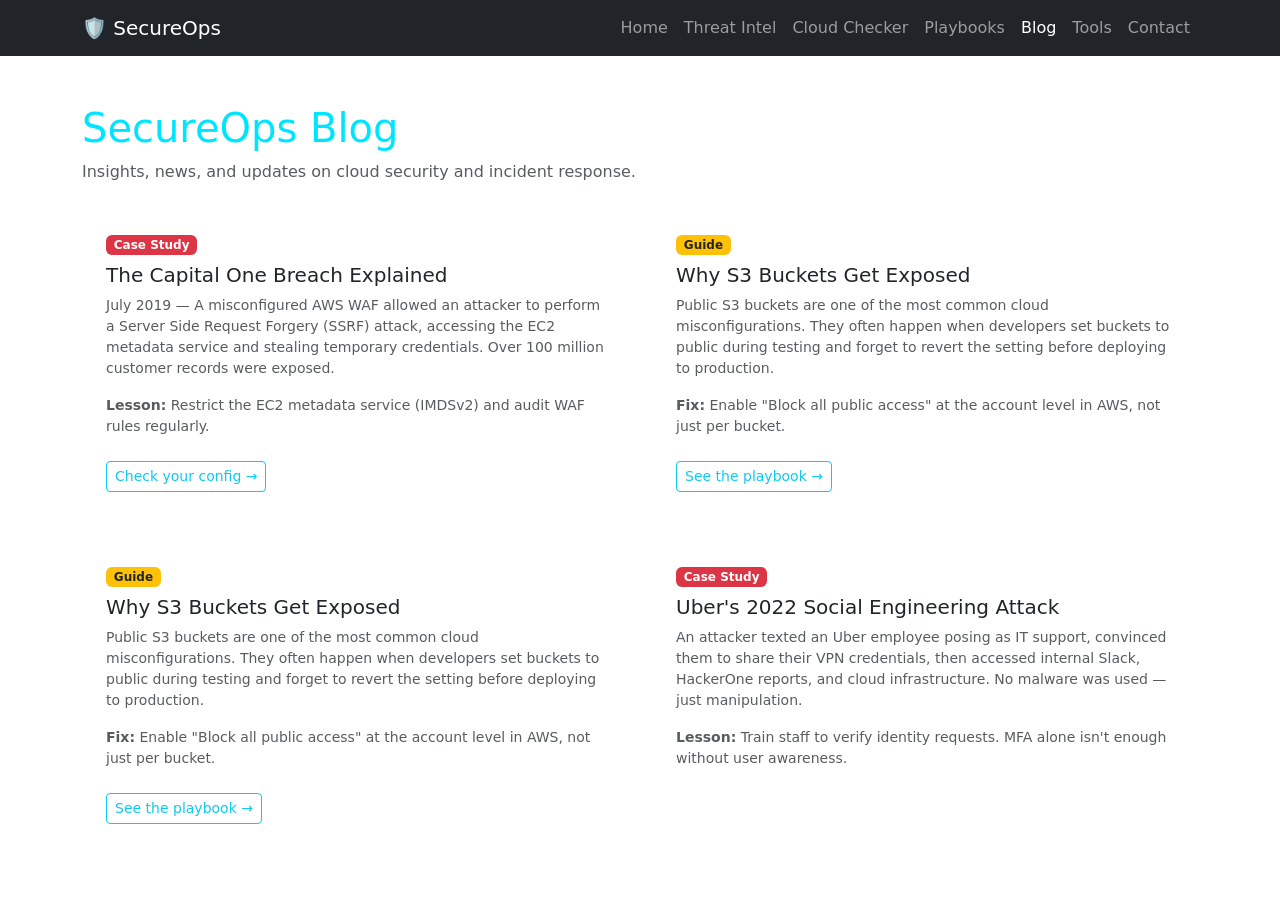
==== blog.html @ b4deba7b "why s3 buckets get exposed" ====
<!DOCTYPE html>
<html lang="en">
<head>
  <meta charset="UTF-8" />
  <meta name="viewport" content="width=device-width, initial-scale=1.0" />
  <title>Blog | SecureOps</title>
  <link href="https://cdn.jsdelivr.net/npm/bootstrap@5.3.3/dist/css/bootstrap.min.css" rel="stylesheet" />
  <link rel="stylesheet" href="css/style.css" />
</head>
<body>
    <nav class="navbar navbar-expand-lg navbar-dark bg-dark">
      <div class="container">
        <a class="navbar-brand" href="index.html">🛡️ SecureOps</a>
        <button class="navbar-toggler" type="button" data-bs-toggle="collapse" data-bs-target="#navMenu">
          <span class="navbar-toggler-icon"></span>
        </button>
        <div class="collapse navbar-collapse" id="navMenu">
          <ul class="navbar-nav ms-auto">
            <li class="nav-item"><a class="nav-link" href="index.html">Home</a></li>
            <li class="nav-item"><a class="nav-link" href="threat-intel.html">Threat Intel</a></li>
            <li class="nav-item"><a class="nav-link" href="cloud-checker.html">Cloud Checker</a></li>
            <li class="nav-item"><a class="nav-link" href="playbooks.html">Playbooks</a></li>
            <li class="nav-item"><a class="nav-link active" href="blog.html">Blog</a></li>
            <li class="nav-item"><a class="nav-link" href="tools.html">Tools</a></li>
            <li class="nav-item"><a class="nav-link" href="contact.html">Contact</a></li>
          </ul>
        </div>
      </div>
    </nav>

    <div class="container my-5">
      <h1 style="color:#00e5ff;">SecureOps Blog</h1>
      <p class="text-muted mb-4">Insights, news, and updates on cloud security and incident response.</p>

         <div class="row">

      <div class="col-md-6 mb-4">
        <div class="stat-card p-4 h-100">
          <span class="badge bg-danger mb-2">Case Study</span>
          <h5>The Capital One Breach Explained</h5>
          <p class="text-muted small">July 2019 — A misconfigured AWS WAF allowed an attacker to perform a Server Side Request Forgery (SSRF) attack, accessing the EC2 metadata service and stealing temporary credentials. Over 100 million customer records were exposed.</p>
          <p class="text-muted small"><strong>Lesson:</strong> Restrict the EC2 metadata service (IMDSv2) and audit WAF rules regularly.</p>
          <a href="cloud-checker.html" class="btn btn-sm btn-outline-info mt-2">Check your config →</a>
        </div>
      </div>

      <div class="col-md-6 mb-4">
        <div class="stat-card p-4 h-100">
          <span class="badge bg-warning text-dark mb-2">Guide</span>
          <h5>Why S3 Buckets Get Exposed</h5>
          <p class="text-muted small">Public S3 buckets are one of the most common cloud misconfigurations. They often happen when developers set buckets to public during testing and forget to revert the setting before deploying to production.</p>
          <p class="text-muted small"><strong>Fix:</strong> Enable "Block all public access" at the account level in AWS, not just per bucket.</p>
          <a href="playbooks.html" class="btn btn-sm btn-outline-info mt-2">See the playbook →</a>
        </div>
      </div>


      <div class="col-md-6 mb-4">
        <div class="stat-card p-4 h-100">
          <span class="badge bg-warning text-dark mb-2">Guide</span>
          <h5>Why S3 Buckets Get Exposed</h5>
          <p class="text-muted small">Public S3 buckets are one of the most common cloud misconfigurations. They often happen when developers set buckets to public during testing and forget to revert the setting before deploying to production.</p>
          <p class="text-muted small"><strong>Fix:</strong> Enable "Block all public access" at the account level in AWS, not just per bucket.</p>
          <a href="playbooks.html" class="btn btn-sm btn-outline-info mt-2">See the playbook →</a>
        </div>
      </div>

      <div class="col-md-6 mb-4">
        <div class="stat-card p-4 h-100">
          <span class="badge bg-danger mb-2">Case Study</span>
          <h5>Uber's 2022 Social Engineering Attack</h5>
          <p class="text-muted small">An attacker texted an Uber employee posing as IT support, convinced them to share their VPN credentials, then accessed internal Slack, HackerOne reports, and cloud infrastructure. No malware was used — just manipulation.</p>
          <p class="text-muted small"><strong>Lesson:</strong> Train staff to verify identity requests. MFA alone isn't enough without user awareness.</p>
        </div>
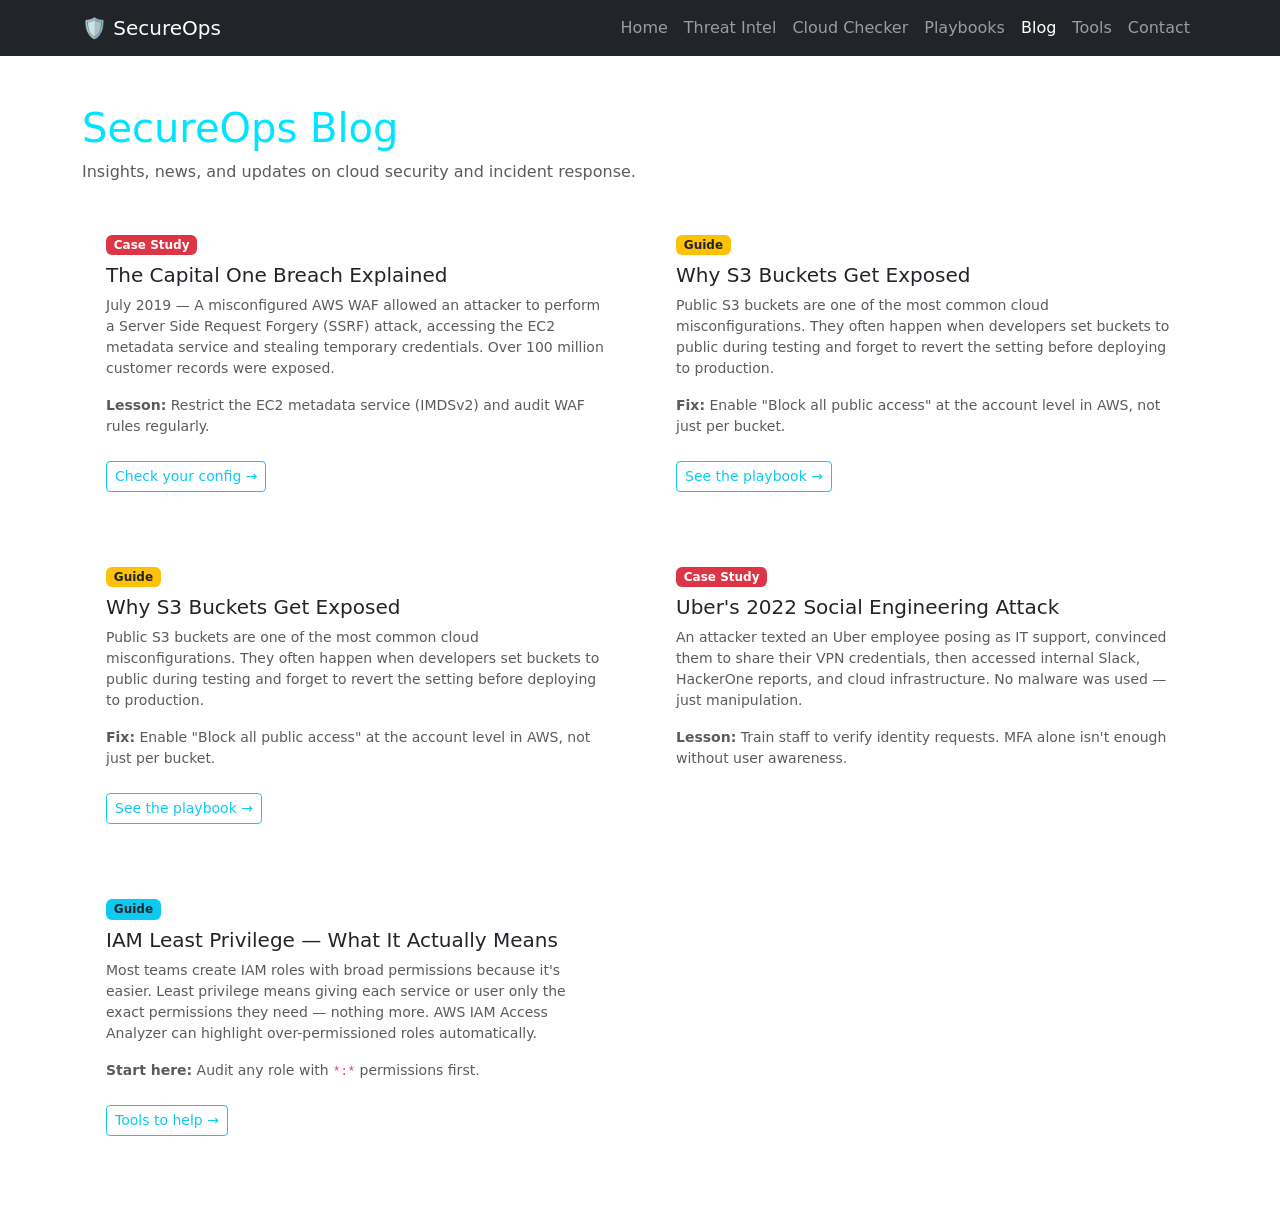
==== commit 56fea051: "Footer" ====
--- a/blog.html
+++ b/blog.html
@@ -72,3 +72,22 @@
           <p class="text-muted small">An attacker texted an Uber employee posing as IT support, convinced them to share their VPN credentials, then accessed internal Slack, HackerOne reports, and cloud infrastructure. No malware was used — just manipulation.</p>
           <p class="text-muted small"><strong>Lesson:</strong> Train staff to verify identity requests. MFA alone isn't enough without user awareness.</p>
         </div>
+     </div>
+
+
+
+      <div class="col-md-6 mb-4">
+        <div class="stat-card p-4 h-100">
+          <span class="badge bg-info text-dark mb-2">Guide</span>
+          <h5>IAM Least Privilege — What It Actually Means</h5>
+          <p class="text-muted small">Most teams create IAM roles with broad permissions because it's easier. Least privilege means giving each service or user only the exact permissions they need — nothing more. AWS IAM Access Analyzer can highlight over-permissioned roles automatically.</p>
+          <p class="text-muted small"><strong>Start here:</strong> Audit any role with <code>*:*</code> permissions first.</p>
+          <a href="tools.html" class="btn btn-sm btn-outline-info mt-2">Tools to help →</a>
+        </div>
+      </div>
+
+    </div>
+  </div>
+
+  
+
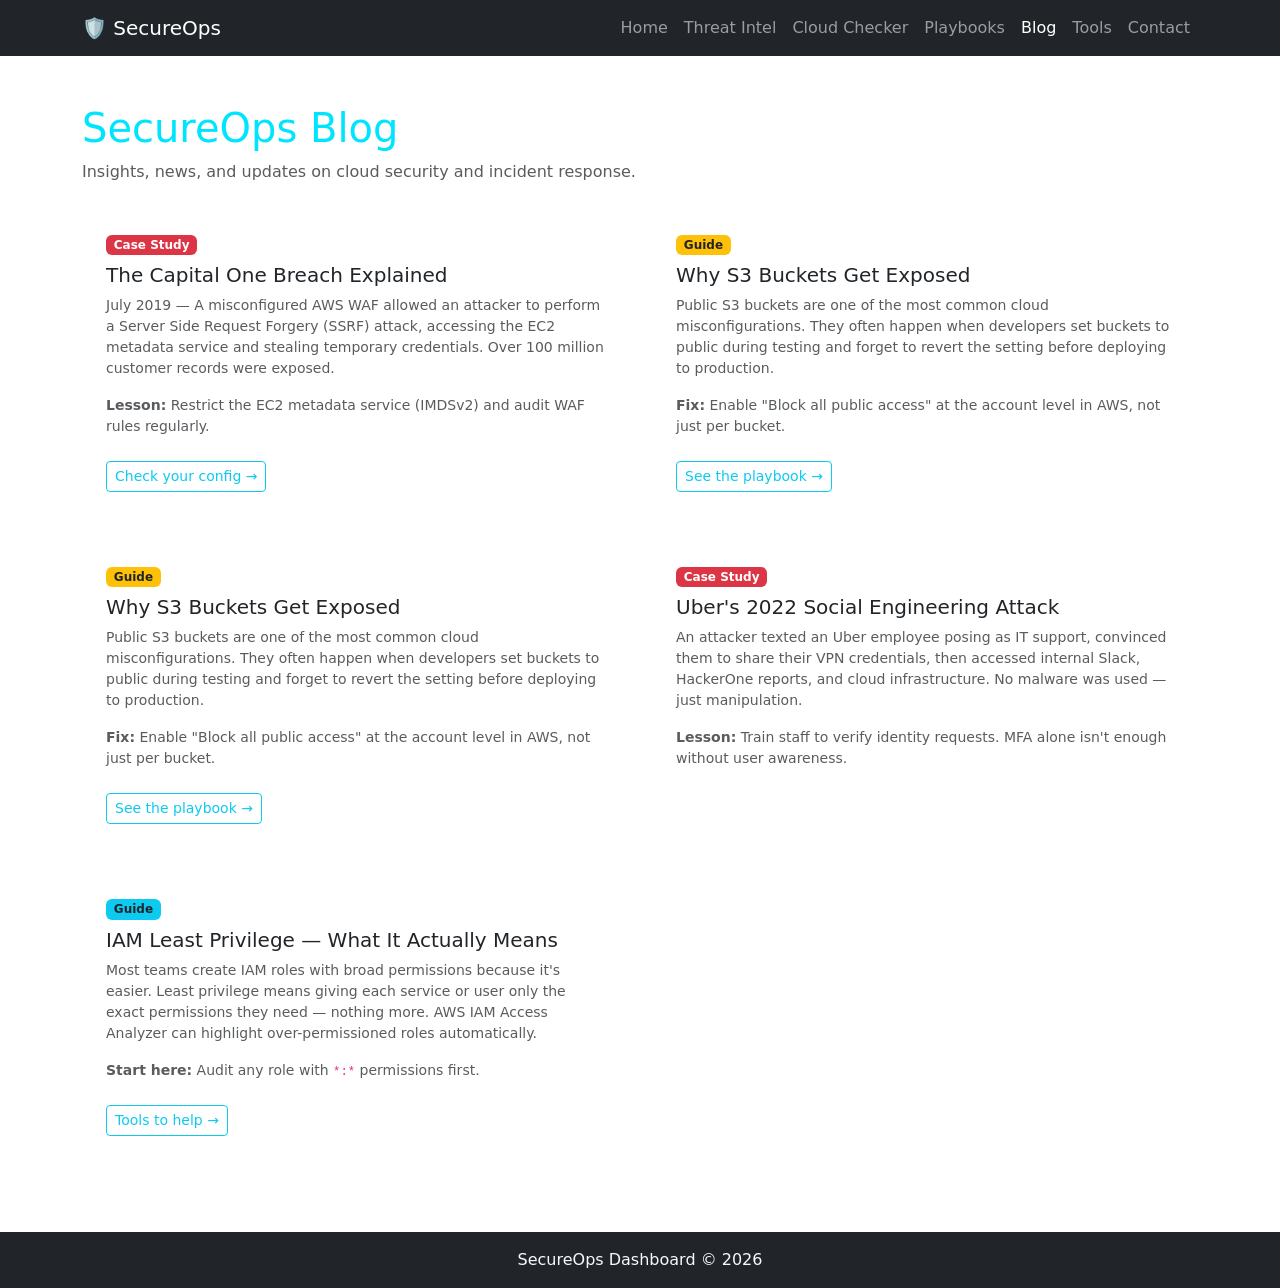
==== commit 23e4fb7b: "Tools" ====
--- a/blog.html
+++ b/blog.html
@@ -89,5 +89,12 @@
     </div>
   </div>
 
-  
 
+  <footer class="bg-dark text-light text-center py-3 mt-5">
+    <p class="mb-0">SecureOps Dashboard &copy; 2026</p>
+  </footer>
+
+  <script src="https://cdn.jsdelivr.net/npm/bootstrap@5.3.3/dist/js/bootstrap.bundle.min.js"></script>
+</body>
+</html>
+
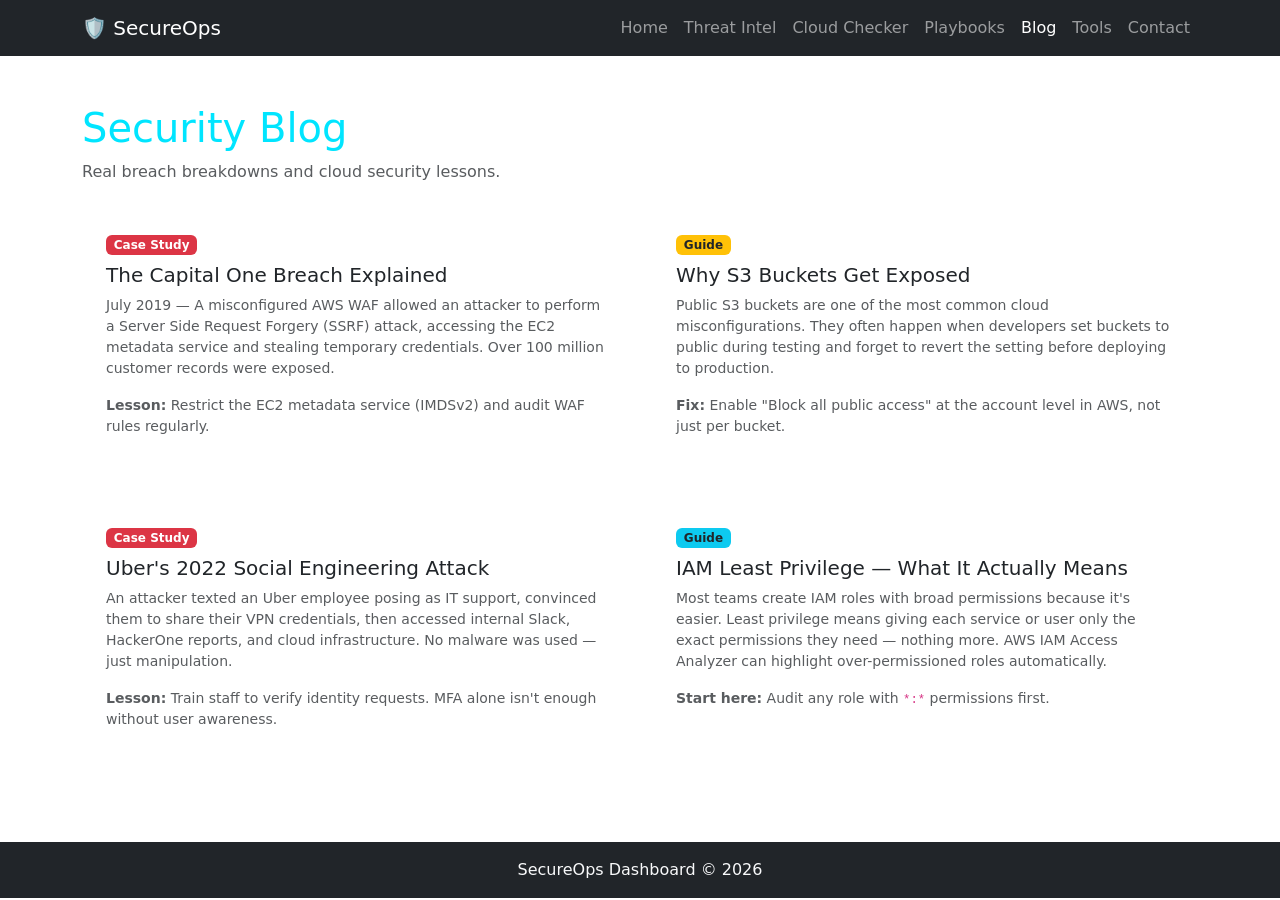
==== commit 6177f538: "updating blog.html" ====
--- a/blog.html
+++ b/blog.html
@@ -8,31 +8,32 @@
   <link rel="stylesheet" href="css/style.css" />
 </head>
 <body>
-    <nav class="navbar navbar-expand-lg navbar-dark bg-dark">
-      <div class="container">
-        <a class="navbar-brand" href="index.html">🛡️ SecureOps</a>
-        <button class="navbar-toggler" type="button" data-bs-toggle="collapse" data-bs-target="#navMenu">
-          <span class="navbar-toggler-icon"></span>
-        </button>
-        <div class="collapse navbar-collapse" id="navMenu">
-          <ul class="navbar-nav ms-auto">
-            <li class="nav-item"><a class="nav-link" href="index.html">Home</a></li>
-            <li class="nav-item"><a class="nav-link" href="threat-intel.html">Threat Intel</a></li>
-            <li class="nav-item"><a class="nav-link" href="cloud-checker.html">Cloud Checker</a></li>
-            <li class="nav-item"><a class="nav-link" href="playbooks.html">Playbooks</a></li>
-            <li class="nav-item"><a class="nav-link active" href="blog.html">Blog</a></li>
-            <li class="nav-item"><a class="nav-link" href="tools.html">Tools</a></li>
-            <li class="nav-item"><a class="nav-link" href="contact.html">Contact</a></li>
-          </ul>
-        </div>
+
+  <nav class="navbar navbar-expand-lg navbar-dark bg-dark">
+    <div class="container">
+      <a class="navbar-brand" href="index.html">🛡️ SecureOps</a>
+      <button class="navbar-toggler" type="button" data-bs-toggle="collapse" data-bs-target="#navMenu">
+        <span class="navbar-toggler-icon"></span>
+      </button>
+      <div class="collapse navbar-collapse" id="navMenu">
+        <ul class="navbar-nav ms-auto">
+          <li class="nav-item"><a class="nav-link" href="index.html">Home</a></li>
+          <li class="nav-item"><a class="nav-link" href="threat-intel.html">Threat Intel</a></li>
+          <li class="nav-item"><a class="nav-link" href="cloud-checker.html">Cloud Checker</a></li>
+          <li class="nav-item"><a class="nav-link" href="playbooks.html">Playbooks</a></li>
+          <li class="nav-item"><a class="nav-link active" href="blog.html">Blog</a></li>
+          <li class="nav-item"><a class="nav-link" href="tools.html">Tools</a></li>
+          <li class="nav-item"><a class="nav-link" href="contact.html">Contact</a></li>
+        </ul>
       </div>
-    </nav>
+    </div>
+  </nav>
 
-    <div class="container my-5">
-      <h1 style="color:#00e5ff;">SecureOps Blog</h1>
-      <p class="text-muted mb-4">Insights, news, and updates on cloud security and incident response.</p>
+  <div class="container my-5">
+    <h1 style="color:#00e5ff;">Security Blog</h1>
+    <p class="text-muted mb-4">Real breach breakdowns and cloud security lessons.</p>
 
-         <div class="row">
+    <div class="row">
 
       <div class="col-md-6 mb-4">
         <div class="stat-card p-4 h-100">
@@ -40,7 +41,6 @@
           <h5>The Capital One Breach Explained</h5>
           <p class="text-muted small">July 2019 — A misconfigured AWS WAF allowed an attacker to perform a Server Side Request Forgery (SSRF) attack, accessing the EC2 metadata service and stealing temporary credentials. Over 100 million customer records were exposed.</p>
           <p class="text-muted small"><strong>Lesson:</strong> Restrict the EC2 metadata service (IMDSv2) and audit WAF rules regularly.</p>
-          <a href="cloud-checker.html" class="btn btn-sm btn-outline-info mt-2">Check your config →</a>
         </div>
       </div>
 
@@ -50,18 +50,6 @@
           <h5>Why S3 Buckets Get Exposed</h5>
           <p class="text-muted small">Public S3 buckets are one of the most common cloud misconfigurations. They often happen when developers set buckets to public during testing and forget to revert the setting before deploying to production.</p>
           <p class="text-muted small"><strong>Fix:</strong> Enable "Block all public access" at the account level in AWS, not just per bucket.</p>
-          <a href="playbooks.html" class="btn btn-sm btn-outline-info mt-2">See the playbook →</a>
-        </div>
-      </div>
-
-
-      <div class="col-md-6 mb-4">
-        <div class="stat-card p-4 h-100">
-          <span class="badge bg-warning text-dark mb-2">Guide</span>
-          <h5>Why S3 Buckets Get Exposed</h5>
-          <p class="text-muted small">Public S3 buckets are one of the most common cloud misconfigurations. They often happen when developers set buckets to public during testing and forget to revert the setting before deploying to production.</p>
-          <p class="text-muted small"><strong>Fix:</strong> Enable "Block all public access" at the account level in AWS, not just per bucket.</p>
-          <a href="playbooks.html" class="btn btn-sm btn-outline-info mt-2">See the playbook →</a>
         </div>
       </div>
 
@@ -72,9 +60,7 @@
           <p class="text-muted small">An attacker texted an Uber employee posing as IT support, convinced them to share their VPN credentials, then accessed internal Slack, HackerOne reports, and cloud infrastructure. No malware was used — just manipulation.</p>
           <p class="text-muted small"><strong>Lesson:</strong> Train staff to verify identity requests. MFA alone isn't enough without user awareness.</p>
         </div>
-     </div>
-
-
+      </div>
 
       <div class="col-md-6 mb-4">
         <div class="stat-card p-4 h-100">
@@ -82,13 +68,11 @@
           <h5>IAM Least Privilege — What It Actually Means</h5>
           <p class="text-muted small">Most teams create IAM roles with broad permissions because it's easier. Least privilege means giving each service or user only the exact permissions they need — nothing more. AWS IAM Access Analyzer can highlight over-permissioned roles automatically.</p>
           <p class="text-muted small"><strong>Start here:</strong> Audit any role with <code>*:*</code> permissions first.</p>
-          <a href="tools.html" class="btn btn-sm btn-outline-info mt-2">Tools to help →</a>
         </div>
       </div>
 
     </div>
   </div>
-
 
   <footer class="bg-dark text-light text-center py-3 mt-5">
     <p class="mb-0">SecureOps Dashboard &copy; 2026</p>
@@ -96,5 +80,4 @@
 
   <script src="https://cdn.jsdelivr.net/npm/bootstrap@5.3.3/dist/js/bootstrap.bundle.min.js"></script>
 </body>
-</html>
-
+</html>
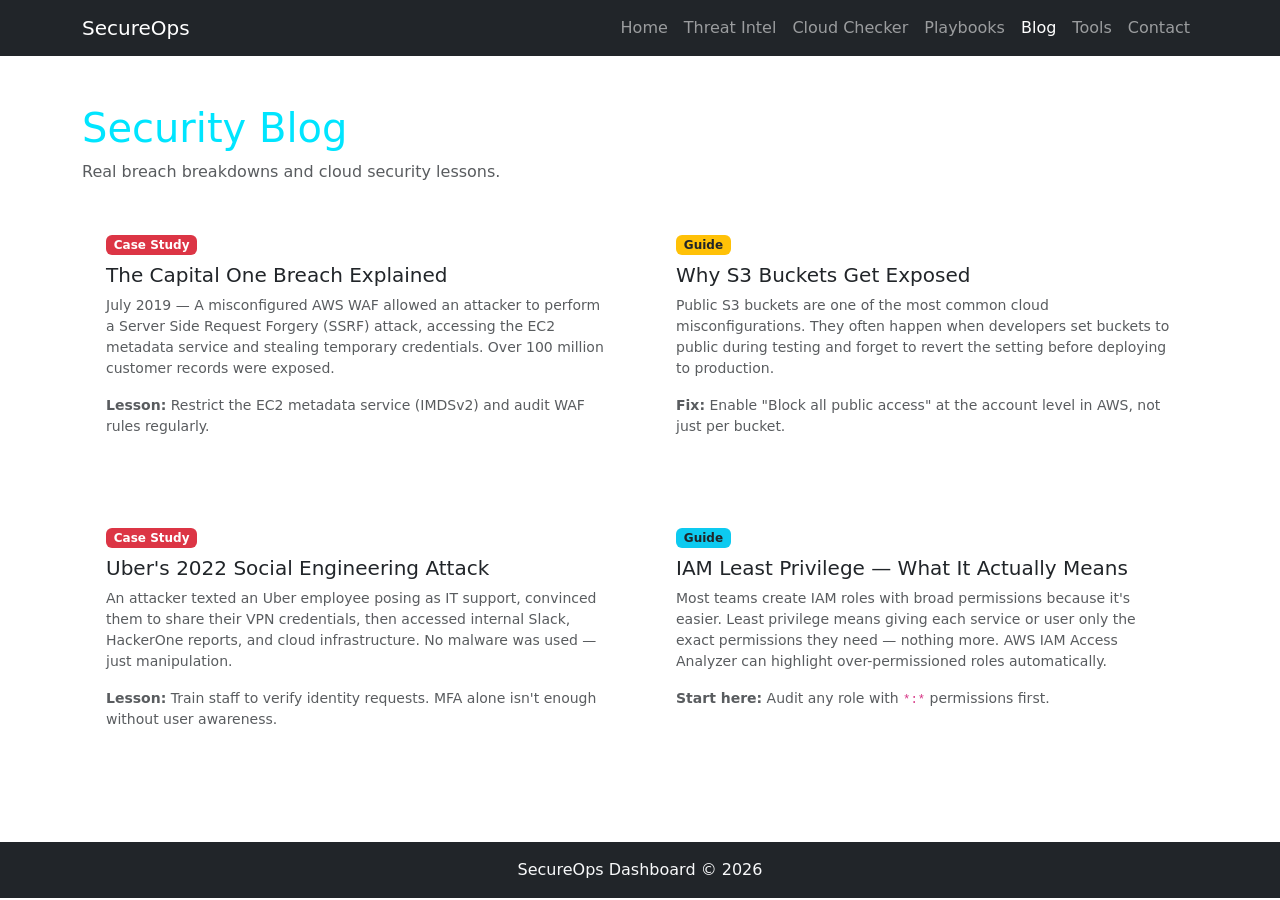
==== commit e2360d37: "updating playbooks.html" ====
--- a/blog.html
+++ b/blog.html
@@ -11,7 +11,7 @@
 
   <nav class="navbar navbar-expand-lg navbar-dark bg-dark">
     <div class="container">
-      <a class="navbar-brand" href="index.html">🛡️ SecureOps</a>
+      <a class="navbar-brand" href="index.html"> SecureOps</a>
       <button class="navbar-toggler" type="button" data-bs-toggle="collapse" data-bs-target="#navMenu">
         <span class="navbar-toggler-icon"></span>
       </button>
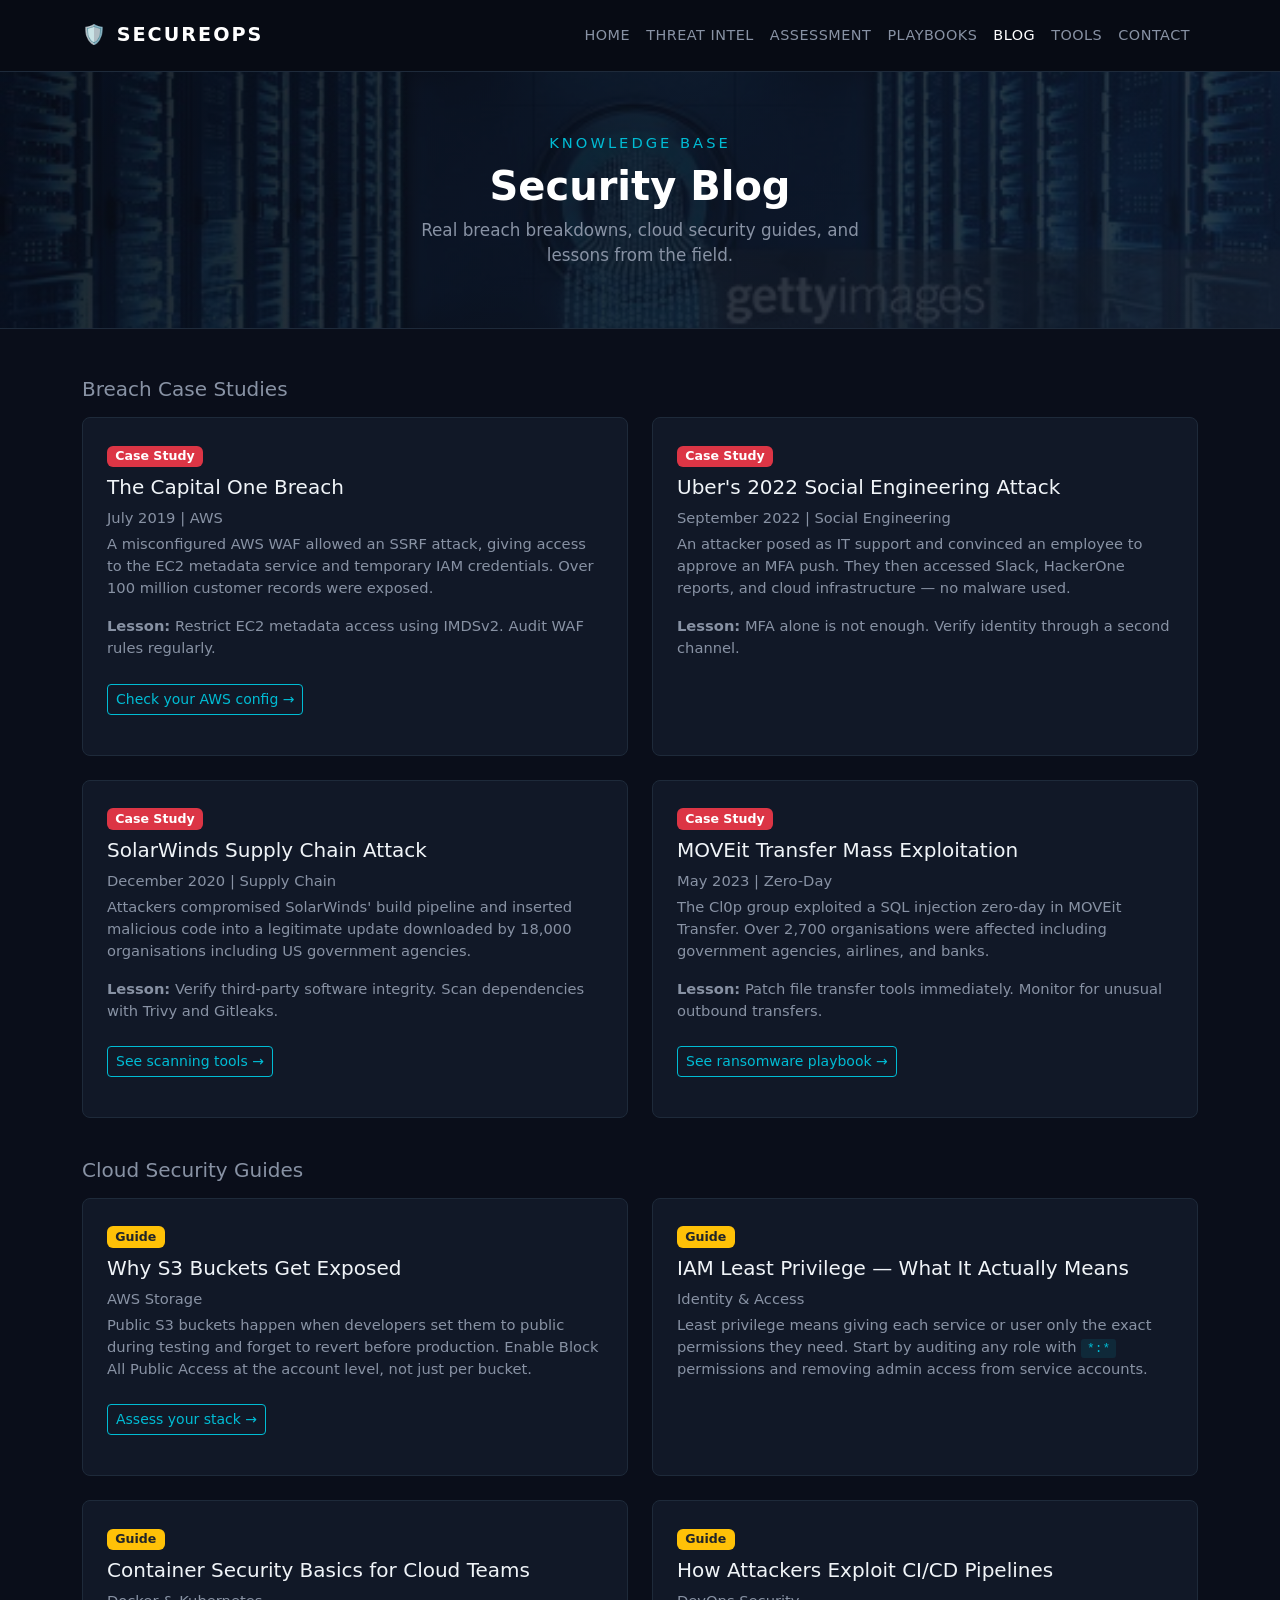
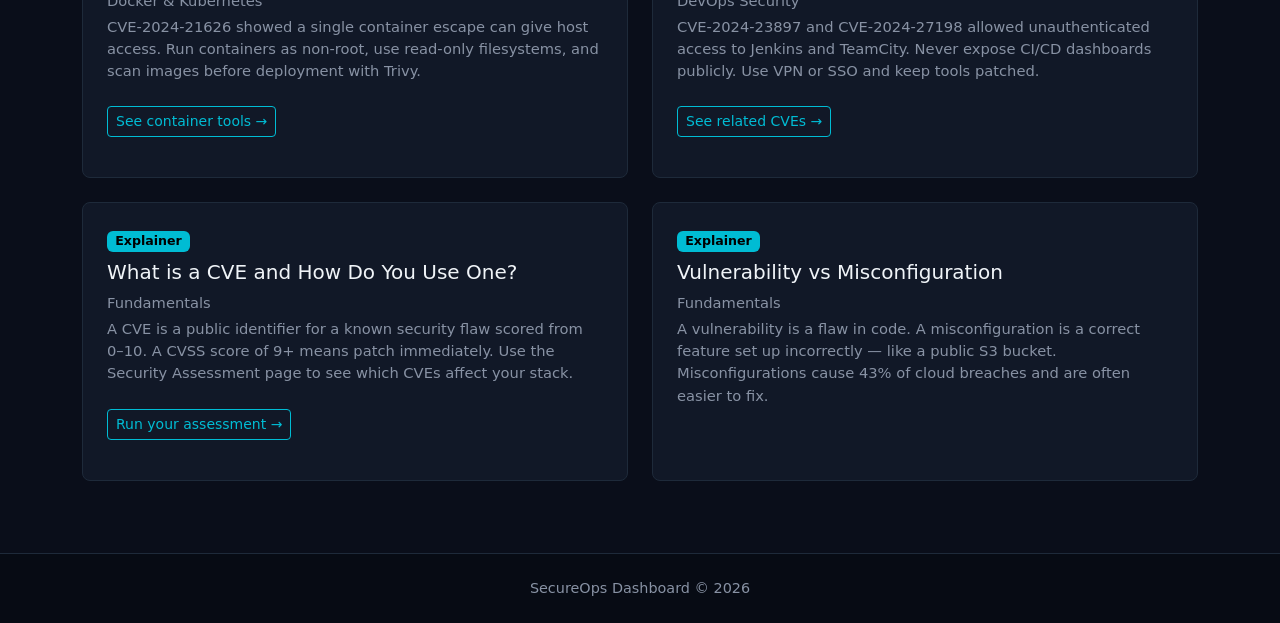
==== commit 7fd0dd59: "Remove CVE count badge from homepage" ====
--- a/blog.html
+++ b/blog.html
@@ -9,9 +9,11 @@
 </head>
 <body>
 
-  <nav class="navbar navbar-expand-lg navbar-dark bg-dark">
+  <nav class="navbar navbar-expand-lg">
+   
+</div>
     <div class="container">
-      <a class="navbar-brand" href="index.html"> SecureOps</a>
+      <a class="navbar-brand" href="index.html">🛡️ SecureOps</a>
       <button class="navbar-toggler" type="button" data-bs-toggle="collapse" data-bs-target="#navMenu">
         <span class="navbar-toggler-icon"></span>
       </button>
@@ -19,7 +21,7 @@
         <ul class="navbar-nav ms-auto">
           <li class="nav-item"><a class="nav-link" href="index.html">Home</a></li>
           <li class="nav-item"><a class="nav-link" href="threat-intel.html">Threat Intel</a></li>
-          <li class="nav-item"><a class="nav-link" href="cloud-checker.html">Cloud Checker</a></li>
+          <li class="nav-item"><a class="nav-link" href="cloud-checker.html">Assessment</a></li>
           <li class="nav-item"><a class="nav-link" href="playbooks.html">Playbooks</a></li>
           <li class="nav-item"><a class="nav-link active" href="blog.html">Blog</a></li>
           <li class="nav-item"><a class="nav-link" href="tools.html">Tools</a></li>
@@ -29,27 +31,36 @@
     </div>
   </nav>
 
+  <div style="
+  width:100%;
+  background: linear-gradient(135deg, rgba(7,11,20,0.88) 0%, rgba(13,24,41,0.85) 100%),
+  url('images/gettyimages-2208422236-170667a.jpg') center/cover no-repeat;
+  padding: 60px 0;
+  border-bottom: 1px solid var(--so-border);
+  text-align: center;
+  background-size: cover;
+  background-position: center;">
+  <div class="container">
+    <p class="small mb-2" style="color:var(--so-accent);letter-spacing:3px;text-transform:uppercase;">Knowledge Base</p>
+    <h1 style="color:#ffffff;font-size:2.5rem;font-weight:800;">Security Blog</h1>
+    <p style="color:var(--so-muted);max-width:500px;margin:0 auto;">Real breach breakdowns, cloud security guides, and lessons from the field.</p>
+  </div>
+</div>
+
   <div class="container my-5">
-    <h1 style="color:#00e5ff;">Security Blog</h1>
-    <p class="text-muted mb-4">Real breach breakdowns and cloud security lessons.</p>
+    
 
+    <h5 class="text-muted mb-3">Breach Case Studies</h5>
     <div class="row">
 
       <div class="col-md-6 mb-4">
         <div class="stat-card p-4 h-100">
           <span class="badge bg-danger mb-2">Case Study</span>
-          <h5>The Capital One Breach Explained</h5>
-          <p class="text-muted small">July 2019 — A misconfigured AWS WAF allowed an attacker to perform a Server Side Request Forgery (SSRF) attack, accessing the EC2 metadata service and stealing temporary credentials. Over 100 million customer records were exposed.</p>
-          <p class="text-muted small"><strong>Lesson:</strong> Restrict the EC2 metadata service (IMDSv2) and audit WAF rules regularly.</p>
-        </div>
-      </div>
-
-      <div class="col-md-6 mb-4">
-        <div class="stat-card p-4 h-100">
-          <span class="badge bg-warning text-dark mb-2">Guide</span>
-          <h5>Why S3 Buckets Get Exposed</h5>
-          <p class="text-muted small">Public S3 buckets are one of the most common cloud misconfigurations. They often happen when developers set buckets to public during testing and forget to revert the setting before deploying to production.</p>
-          <p class="text-muted small"><strong>Fix:</strong> Enable "Block all public access" at the account level in AWS, not just per bucket.</p>
+          <h5>The Capital One Breach</h5>
+          <p class="text-muted small mb-1">July 2019 | AWS</p>
+          <p class="text-muted small">A misconfigured AWS WAF allowed an SSRF attack, giving access to the EC2 metadata service and temporary IAM credentials. Over 100 million customer records were exposed.</p>
+          <p class="text-muted small"><strong>Lesson:</strong> Restrict EC2 metadata access using IMDSv2. Audit WAF rules regularly.</p>
+          <a href="cloud-checker.html" class="btn btn-sm btn-outline-info mt-2">Check your AWS config →</a>
         </div>
       </div>
 
@@ -57,25 +68,102 @@
         <div class="stat-card p-4 h-100">
           <span class="badge bg-danger mb-2">Case Study</span>
           <h5>Uber's 2022 Social Engineering Attack</h5>
-          <p class="text-muted small">An attacker texted an Uber employee posing as IT support, convinced them to share their VPN credentials, then accessed internal Slack, HackerOne reports, and cloud infrastructure. No malware was used — just manipulation.</p>
-          <p class="text-muted small"><strong>Lesson:</strong> Train staff to verify identity requests. MFA alone isn't enough without user awareness.</p>
+          <p class="text-muted small mb-1">September 2022 | Social Engineering</p>
+          <p class="text-muted small">An attacker posed as IT support and convinced an employee to approve an MFA push. They then accessed Slack, HackerOne reports, and cloud infrastructure — no malware used.</p>
+          <p class="text-muted small"><strong>Lesson:</strong> MFA alone is not enough. Verify identity through a second channel.</p>
         </div>
       </div>
 
       <div class="col-md-6 mb-4">
         <div class="stat-card p-4 h-100">
-          <span class="badge bg-info text-dark mb-2">Guide</span>
+          <span class="badge bg-danger mb-2">Case Study</span>
+          <h5>SolarWinds Supply Chain Attack</h5>
+          <p class="text-muted small mb-1">December 2020 | Supply Chain</p>
+          <p class="text-muted small">Attackers compromised SolarWinds' build pipeline and inserted malicious code into a legitimate update downloaded by 18,000 organisations including US government agencies.</p>
+          <p class="text-muted small"><strong>Lesson:</strong> Verify third-party software integrity. Scan dependencies with Trivy and Gitleaks.</p>
+          <a href="tools.html" class="btn btn-sm btn-outline-info mt-2">See scanning tools →</a>
+        </div>
+      </div>
+
+      <div class="col-md-6 mb-4">
+        <div class="stat-card p-4 h-100">
+          <span class="badge bg-danger mb-2">Case Study</span>
+          <h5>MOVEit Transfer Mass Exploitation</h5>
+          <p class="text-muted small mb-1">May 2023 | Zero-Day</p>
+          <p class="text-muted small">The Cl0p group exploited a SQL injection zero-day in MOVEit Transfer. Over 2,700 organisations were affected including government agencies, airlines, and banks.</p>
+          <p class="text-muted small"><strong>Lesson:</strong> Patch file transfer tools immediately. Monitor for unusual outbound transfers.</p>
+          <a href="playbooks.html" class="btn btn-sm btn-outline-info mt-2">See ransomware playbook →</a>
+        </div>
+      </div>
+
+    </div>
+
+    <h5 class="text-muted mb-3 mt-3">Cloud Security Guides</h5>
+    <div class="row">
+
+      <div class="col-md-6 mb-4">
+        <div class="stat-card p-4 h-100">
+          <span class="badge bg-warning text-dark mb-2">Guide</span>
+          <h5>Why S3 Buckets Get Exposed</h5>
+          <p class="text-muted small mb-1">AWS Storage</p>
+          <p class="text-muted small">Public S3 buckets happen when developers set them to public during testing and forget to revert before production. Enable Block All Public Access at the account level, not just per bucket.</p>
+          <a href="cloud-checker.html" class="btn btn-sm btn-outline-info mt-2">Assess your stack →</a>
+        </div>
+      </div>
+
+      <div class="col-md-6 mb-4">
+        <div class="stat-card p-4 h-100">
+          <span class="badge bg-warning text-dark mb-2">Guide</span>
           <h5>IAM Least Privilege — What It Actually Means</h5>
-          <p class="text-muted small">Most teams create IAM roles with broad permissions because it's easier. Least privilege means giving each service or user only the exact permissions they need — nothing more. AWS IAM Access Analyzer can highlight over-permissioned roles automatically.</p>
-          <p class="text-muted small"><strong>Start here:</strong> Audit any role with <code>*:*</code> permissions first.</p>
+          <p class="text-muted small mb-1">Identity & Access</p>
+          <p class="text-muted small">Least privilege means giving each service or user only the exact permissions they need. Start by auditing any role with <code>*:*</code> permissions and removing admin access from service accounts.</p>
+        </div>
+      </div>
+
+      <div class="col-md-6 mb-4">
+        <div class="stat-card p-4 h-100">
+          <span class="badge bg-warning text-dark mb-2">Guide</span>
+          <h5>Container Security Basics for Cloud Teams</h5>
+          <p class="text-muted small mb-1">Docker & Kubernetes</p>
+          <p class="text-muted small">CVE-2024-21626 showed a single container escape can give host access. Run containers as non-root, use read-only filesystems, and scan images before deployment with Trivy.</p>
+          <a href="tools.html" class="btn btn-sm btn-outline-info mt-2">See container tools →</a>
+        </div>
+      </div>
+
+      <div class="col-md-6 mb-4">
+        <div class="stat-card p-4 h-100">
+          <span class="badge bg-warning text-dark mb-2">Guide</span>
+          <h5>How Attackers Exploit CI/CD Pipelines</h5>
+          <p class="text-muted small mb-1">DevOps Security</p>
+          <p class="text-muted small">CVE-2024-23897 and CVE-2024-27198 allowed unauthenticated access to Jenkins and TeamCity. Never expose CI/CD dashboards publicly. Use VPN or SSO and keep tools patched.</p>
+          <a href="threat-intel.html" class="btn btn-sm btn-outline-info mt-2">See related CVEs →</a>
+        </div>
+      </div>
+
+      <div class="col-md-6 mb-4">
+        <div class="stat-card p-4 h-100">
+          <span class="badge" style="background:var(--so-accent);color:#000;" >Explainer</span>
+          <h5 class="mt-2">What is a CVE and How Do You Use One?</h5>
+          <p class="text-muted small mb-1">Fundamentals</p>
+          <p class="text-muted small">A CVE is a public identifier for a known security flaw scored from 0–10. A CVSS score of 9+ means patch immediately. Use the Security Assessment page to see which CVEs affect your stack.</p>
+          <a href="cloud-checker.html" class="btn btn-sm btn-outline-info mt-2">Run your assessment →</a>
+        </div>
+      </div>
+
+      <div class="col-md-6 mb-4">
+        <div class="stat-card p-4 h-100">
+          <span class="badge" style="background:var(--so-accent);color:#000;">Explainer</span>
+          <h5 class="mt-2">Vulnerability vs Misconfiguration</h5>
+          <p class="text-muted small mb-1">Fundamentals</p>
+          <p class="text-muted small">A vulnerability is a flaw in code. A misconfiguration is a correct feature set up incorrectly — like a public S3 bucket. Misconfigurations cause 43% of cloud breaches and are often easier to fix.</p>
         </div>
       </div>
 
     </div>
   </div>
 
-  <footer class="bg-dark text-light text-center py-3 mt-5">
-    <p class="mb-0">SecureOps Dashboard &copy; 2026</p>
+  <footer>
+    <p>SecureOps Dashboard &copy; 2026</p>
   </footer>
 
   <script src="https://cdn.jsdelivr.net/npm/bootstrap@5.3.3/dist/js/bootstrap.bundle.min.js"></script>
--- a/css/style.css
+++ b/css/style.css
@@ -0,0 +1,262 @@
+:root {
+  --so-bg: #0a0e1a;
+  --so-surface: #111827;
+  --so-accent: #00bcd4;
+  --so-text: #f0f4f8;
+  --so-muted: #8892a4;
+  --so-border: #1e2a3a;
+}
+
+html, body {
+  height: 100%;
+  margin: 0;
+  padding: 0;
+}
+
+body {
+  background-color: var(--so-bg);
+  color: var(--so-text);
+  font-family: 'Segoe UI', system-ui, sans-serif;
+  font-size: 1.05rem;
+  display: flex;
+  flex-direction: column;
+  min-height: 100vh;
+}
+
+.container { flex: 1 0 auto; }
+
+.navbar {
+  background-color: #070b14 !important;
+  border-bottom: 1px solid var(--so-border);
+  padding: 1rem 0;
+}
+
+.navbar .nav-link {
+  color: var(--so-muted) !important;
+  font-size: 0.9rem;
+  letter-spacing: 0.5px;
+  text-transform: uppercase;
+}
+
+.navbar .nav-link:hover,
+.navbar .nav-link.active {
+  color: #ffffff !important;
+}
+
+.navbar-brand {
+  color: #ffffff !important;
+  font-size: 1.2rem;
+  font-weight: 700;
+  letter-spacing: 2px;
+  text-transform: uppercase;
+}
+
+.hero-section {
+  background: linear-gradient(135deg, #070b14 0%, #0d1829 60%, #0a1628 100%);
+  border-bottom: 1px solid var(--so-border);
+  padding: 100px 0;
+  position: relative;
+  overflow: hidden;
+}
+
+.hero-section::before {
+  content: '';
+  position: absolute;
+  top: -50%;
+  left: -50%;
+  width: 200%;
+  height: 200%;
+  background: radial-gradient(ellipse at center, rgba(0,188,212,0.05) 0%, transparent 60%);
+  pointer-events: none;
+}
+
+.hero-section h1 {
+  color: #ffffff;
+  font-size: 3rem;
+  font-weight: 800;
+  line-height: 1.15;
+}
+
+.stat-card {
+  background-color: var(--so-surface);
+  border: 1px solid var(--so-border);
+  border-radius: 8px;
+  padding: 1.25rem;
+  margin-bottom: 1rem;
+  transition: border-color 0.2s, transform 0.2s;
+  color: var(--so-text);
+}
+
+.stat-card:hover {
+  border-color: var(--so-accent);
+  transform: translateY(-2px);
+}
+
+footer {
+  flex-shrink: 0;
+  width: 100%;
+  background-color: #070b14 !important;
+  border-top: 1px solid var(--so-border);
+  padding: 1.5rem 0;
+  text-align: center;
+}
+
+footer p { color: var(--so-muted) !important; margin: 0; font-size: 0.9rem; }
+footer a { color: var(--so-accent); }
+
+.accordion-item,
+.accordion-item.bg-dark {
+  background-color: var(--so-surface) !important;
+  border-color: var(--so-border) !important;
+}
+
+.accordion-button,
+.accordion-button.bg-dark {
+  background-color: var(--so-surface) !important;
+  color: var(--so-text) !important;
+}
+
+.accordion-button:not(.collapsed) {
+  color: var(--so-accent) !important;
+  background-color: var(--so-surface) !important;
+}
+
+.accordion-button:focus {
+  box-shadow: 0 0 0 2px rgba(0,188,212,0.3);
+}
+
+.accordion-button::after { filter: invert(1); }
+
+.accordion-body,
+.accordion-body.bg-dark {
+  background-color: var(--so-surface) !important;
+  color: var(--so-text) !important;
+  line-height: 1.8;
+}
+
+.form-control,
+.form-select,
+.form-control.bg-dark,
+.form-select.bg-dark {
+  background-color: var(--so-surface) !important;
+  color: var(--so-text) !important;
+  border-color: var(--so-border) !important;
+}
+
+.form-control:focus,
+.form-select:focus {
+  border-color: var(--so-accent) !important;
+  box-shadow: 0 0 0 2px rgba(0,188,212,0.2) !important;
+}
+
+.form-label { color: var(--so-text); }
+
+.tech-check {
+  display: inline-flex;
+  align-items: center;
+  gap: 8px;
+  background-color: var(--so-surface);
+  border: 1px solid var(--so-border);
+  border-radius: 6px;
+  padding: 10px 16px;
+  font-size: 0.9rem;
+  cursor: pointer;
+  transition: all 0.2s;
+  user-select: none;
+  color: var(--so-muted);
+  white-space: nowrap;
+}
+
+.tech-check::before {
+  content: '☐';
+  font-size: 1rem;
+  color: var(--so-muted);
+}
+
+.tech-check:hover {
+  border-color: var(--so-accent);
+  color: var(--so-text);
+}
+
+.tech-check.selected {
+  background-color: rgba(0,188,212,0.1);
+  border-color: var(--so-accent);
+  color: var(--so-accent);
+}
+
+.tech-check.selected::before {
+  content: '☑';
+  color: var(--so-accent);
+}
+
+.filter-btn {
+  opacity: 0.6;
+  transition: opacity 0.2s;
+  text-transform: uppercase;
+  font-size: 0.8rem;
+  letter-spacing: 0.5px;
+}
+
+.filter-btn:hover { opacity: 1; }
+
+.active-filter {
+  opacity: 1 !important;
+  box-shadow: 0 0 0 2px var(--so-accent);
+}
+
+.text-muted { color: var(--so-muted) !important; }
+.text-info { color: var(--so-accent) !important; }
+.text-danger { color: #e63946 !important; }
+.text-warning { color: #ff7a00 !important; }
+.text-success { color: #3fb950 !important; }
+
+.progress { background-color: var(--so-border); }
+
+code {
+  background-color: rgba(0,188,212,0.1);
+  color: var(--so-accent);
+  padding: 2px 6px;
+  border-radius: 3px;
+}
+
+.btn-primary {
+  background-color: var(--so-accent) !important;
+  border-color: var(--so-accent) !important;
+  color: #000 !important;
+  font-weight: 600;
+}
+
+.btn-primary:hover {
+  background-color: #00e5ff !important;
+  border-color: #00e5ff !important;
+}
+
+.btn-outline-info {
+  color: var(--so-accent) !important;
+  border-color: var(--so-accent) !important;
+}
+
+.btn-outline-info:hover {
+  background-color: var(--so-accent) !important;
+  color: #000 !important;
+}
+
+.btn-outline-light {
+  color: var(--so-text) !important;
+  border-color: var(--so-border) !important;
+}
+
+.btn-outline-light:hover {
+  background-color: var(--so-surface) !important;
+}
+
+h1, h2, h3, h4, h5 { color: var(--so-text); }
+
+.hero-section {
+  background: linear-gradient(135deg, rgba(7,11,20,0.92) 0%, rgba(13,24,41,0.88) 100%),
+              url('../images/gettyimages-2151954310-170667a.jpg') center/cover no-repeat;
+  border-bottom: 1px solid var(--so-border);
+  padding: 100px 0;
+  position: relative;
+  overflow: hidden;
+}
